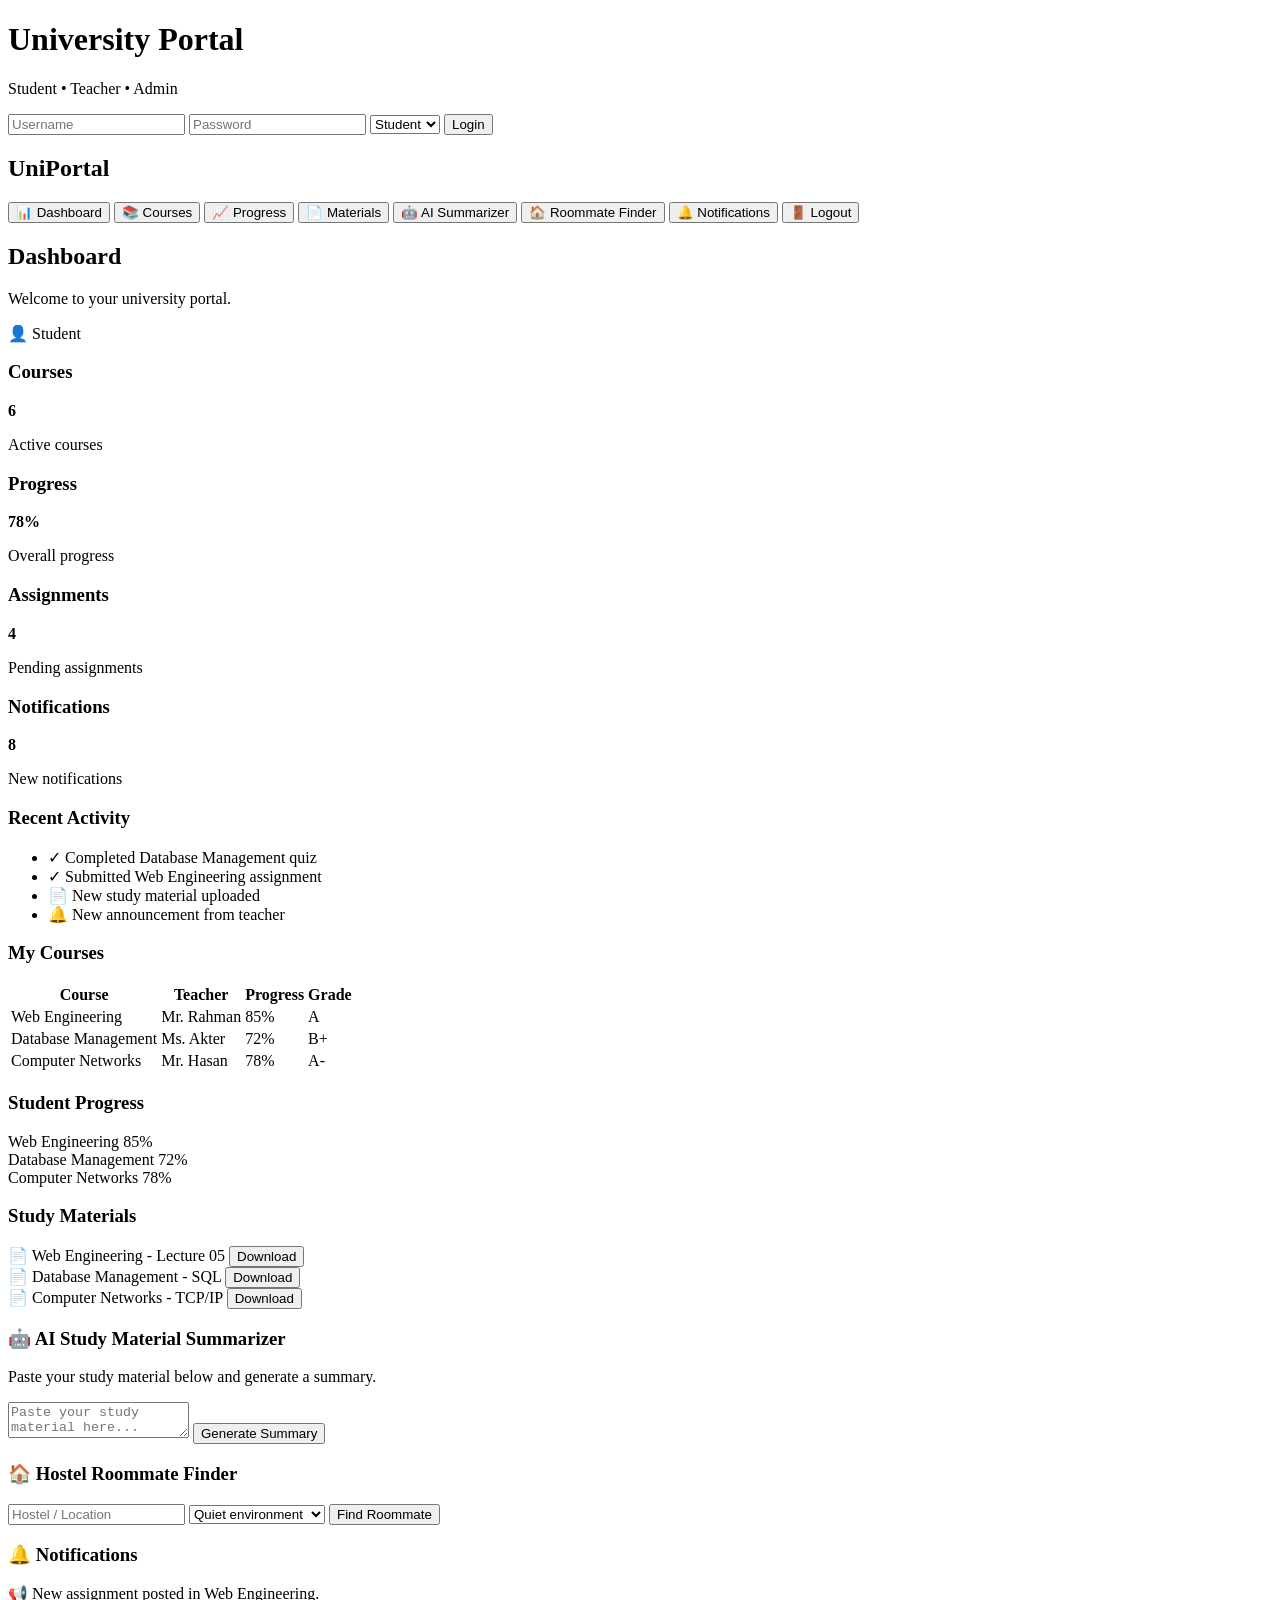
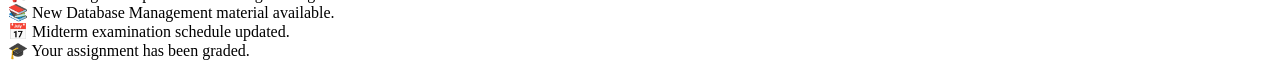
==== frontend/index.html @ a357bef2 "refactor: migrate project structure to frontend directory and reorganize codebase" ====
<!DOCTYPE html>
<html lang="en">
<head>
    <meta charset="UTF-8">
    <meta name="viewport" content="width=device-width, initial-scale=1.0">

    <title>University Learning Portal</title>

    <link rel="stylesheet" href="style.css">
</head>

<body>

<!-- LOGIN PAGE -->
<div id="loginPage" class="login-page">

    <div class="login-box">

        <h1>University Portal</h1>
        <p>Student • Teacher • Admin</p>

        <input
            type="text"
            id="username"
            placeholder="Username"
        >

        <input
            type="password"
            id="password"
            placeholder="Password"
        >

        <select id="role">
            <option value="student">Student</option>
            <option value="teacher">Teacher</option>
            <option value="admin">Admin</option>
        </select>

        <button onclick="login()">Login</button>

        <p id="loginMessage"></p>

    </div>

</div>


<!-- MAIN APPLICATION -->
<div id="app" class="app hidden">

    <!-- SIDEBAR -->
    <aside class="sidebar">

        <h2>UniPortal</h2>

        <button onclick="showPage('dashboard')">
            📊 Dashboard
        </button>

        <button onclick="showPage('courses')">
            📚 Courses
        </button>

        <button onclick="showPage('progress')">
            📈 Progress
        </button>

        <button onclick="showPage('materials')">
            📄 Materials
        </button>

        <button onclick="showPage('ai')">
            🤖 AI Summarizer
        </button>

        <button onclick="showPage('roommate')">
            🏠 Roommate Finder
        </button>

        <button onclick="showPage('notifications')">
            🔔 Notifications
        </button>

        <button onclick="logout()" class="logout">
            🚪 Logout
        </button>

    </aside>


    <!-- CONTENT -->
    <main class="content">

        <!-- HEADER -->
        <header>

            <div>
                <h2 id="pageTitle">Dashboard</h2>
                <p id="welcomeText">
                    Welcome to your university portal.
                </p>
            </div>

            <div class="profile">
                👤 <span id="userRole">Student</span>
            </div>

        </header>


        <!-- DASHBOARD -->
        <section id="dashboard" class="page">

            <div class="cards">

                <div class="card">
                    <h3>Courses</h3>
                    <strong>6</strong>
                    <p>Active courses</p>
                </div>

                <div class="card">
                    <h3>Progress</h3>
                    <strong>78%</strong>
                    <p>Overall progress</p>
                </div>

                <div class="card">
                    <h3>Assignments</h3>
                    <strong>4</strong>
                    <p>Pending assignments</p>
                </div>

                <div class="card">
                    <h3>Notifications</h3>
                    <strong>8</strong>
                    <p>New notifications</p>
                </div>

            </div>


            <div class="panel">

                <h3>Recent Activity</h3>

                <ul>
                    <li>✓ Completed Database Management quiz</li>
                    <li>✓ Submitted Web Engineering assignment</li>
                    <li>📄 New study material uploaded</li>
                    <li>🔔 New announcement from teacher</li>
                </ul>

            </div>

        </section>


        <!-- COURSES -->
        <section id="courses" class="page hidden">

            <div class="panel">

                <h3>My Courses</h3>

                <table>

                    <thead>
                        <tr>
                            <th>Course</th>
                            <th>Teacher</th>
                            <th>Progress</th>
                            <th>Grade</th>
                        </tr>
                    </thead>

                    <tbody>

                        <tr>
                            <td>Web Engineering</td>
                            <td>Mr. Rahman</td>
                            <td>85%</td>
                            <td>A</td>
                        </tr>

                        <tr>
                            <td>Database Management</td>
                            <td>Ms. Akter</td>
                            <td>72%</td>
                            <td>B+</td>
                        </tr>

                        <tr>
                            <td>Computer Networks</td>
                            <td>Mr. Hasan</td>
                            <td>78%</td>
                            <td>A-</td>
                        </tr>

                    </tbody>

                </table>

            </div>

        </section>


        <!-- PROGRESS -->
        <section id="progress" class="page hidden">

            <div class="panel">

                <h3>Student Progress</h3>

                <div class="progress-item">

                    <div class="progress-header">
                        <span>Web Engineering</span>
                        <span>85%</span>
                    </div>

                    <div class="progress-bar">
                        <div style="width:85%"></div>
                    </div>

                </div>


                <div class="progress-item">

                    <div class="progress-header">
                        <span>Database Management</span>
                        <span>72%</span>
                    </div>

                    <div class="progress-bar">
                        <div style="width:72%"></div>
                    </div>

                </div>


                <div class="progress-item">

                    <div class="progress-header">
                        <span>Computer Networks</span>
                        <span>78%</span>
                    </div>

                    <div class="progress-bar">
                        <div style="width:78%"></div>
                    </div>

                </div>

            </div>

        </section>


        <!-- MATERIALS -->
        <section id="materials" class="page hidden">

            <div class="panel">

                <h3>Study Materials</h3>

                <div class="material">
                    📄 Web Engineering - Lecture 05
                    <button>Download</button>
                </div>

                <div class="material">
                    📄 Database Management - SQL
                    <button>Download</button>
                </div>

                <div class="material">
                    📄 Computer Networks - TCP/IP
                    <button>Download</button>
                </div>

            </div>

        </section>


        <!-- AI SUMMARIZER -->
        <section id="ai" class="page hidden">

            <div class="panel">

                <h3>🤖 AI Study Material Summarizer</h3>

                <p>
                    Paste your study material below and generate a summary.
                </p>

                <textarea
                    id="studyText"
                    placeholder="Paste your study material here..."
                ></textarea>

                <button onclick="summarize()">
                    Generate Summary
                </button>

                <div id="summary" class="summary"></div>

            </div>

        </section>


        <!-- ROOMMATE FINDER -->
        <section id="roommate" class="page hidden">

            <div class="panel">

                <h3>🏠 Hostel Roommate Finder</h3>

                <input
                    id="location"
                    placeholder="Hostel / Location"
                >

                <select id="studyPreference">

                    <option>Quiet environment</option>
                    <option>Social environment</option>
                    <option>Balanced</option>

                </select>

                <button onclick="findRoommate()">
                    Find Roommate
                </button>

                <div id="roommateResult"></div>

            </div>

        </section>


        <!-- NOTIFICATIONS -->
        <section id="notifications" class="page hidden">

            <div class="panel">

                <h3>🔔 Notifications</h3>

                <div class="notification">
                    📢 New assignment posted in Web Engineering.
                </div>

                <div class="notification">
                    📚 New Database Management material available.
                </div>

                <div class="notification">
                    📅 Midterm examination schedule updated.
                </div>

                <div class="notification">
                    🎓 Your assignment has been graded.
                </div>

            </div>

        </section>

    </main>

</div>


<script src="script.js"></script>

</body>
</html>
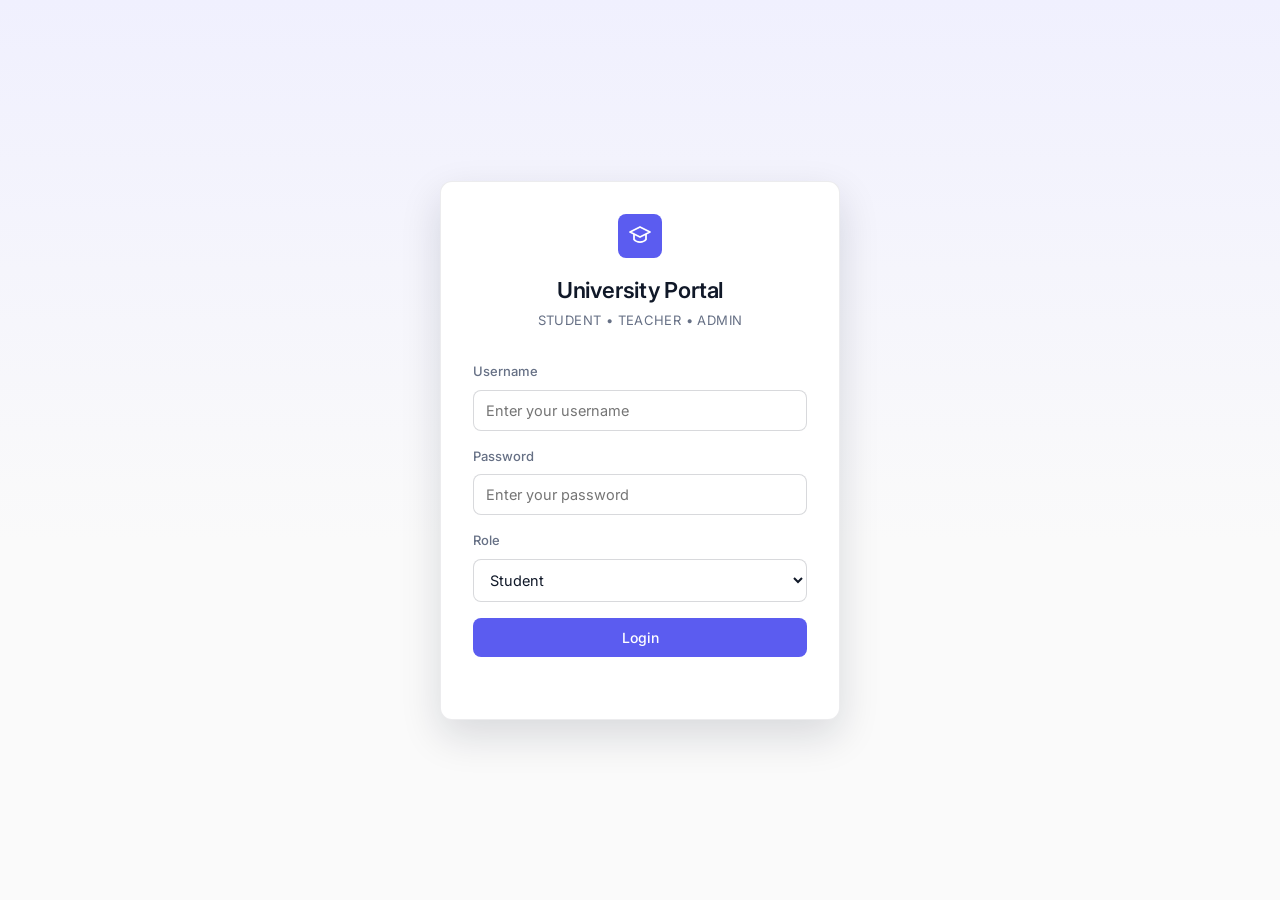
==== commit 9e129f9b: "Add GitHub Pages deployment via GitHub Actions Publishes frontend/ as the Pages site (static, no bui" ====
--- a/frontend/index.html
+++ b/frontend/index.html
@@ -2,382 +2,11 @@
 <html lang="en">
 <head>
     <meta charset="UTF-8">
-    <meta name="viewport" content="width=device-width, initial-scale=1.0">
-
+    <meta http-equiv="refresh" content="0; url=pages/index.html">
     <title>University Learning Portal</title>
-
-    <link rel="stylesheet" href="style.css">
 </head>
-
 <body>
-
-<!-- LOGIN PAGE -->
-<div id="loginPage" class="login-page">
-
-    <div class="login-box">
-
-        <h1>University Portal</h1>
-        <p>Student • Teacher • Admin</p>
-
-        <input
-            type="text"
-            id="username"
-            placeholder="Username"
-        >
-
-        <input
-            type="password"
-            id="password"
-            placeholder="Password"
-        >
-
-        <select id="role">
-            <option value="student">Student</option>
-            <option value="teacher">Teacher</option>
-            <option value="admin">Admin</option>
-        </select>
-
-        <button onclick="login()">Login</button>
-
-        <p id="loginMessage"></p>
-
-    </div>
-
-</div>
-
-
-<!-- MAIN APPLICATION -->
-<div id="app" class="app hidden">
-
-    <!-- SIDEBAR -->
-    <aside class="sidebar">
-
-        <h2>UniPortal</h2>
-
-        <button onclick="showPage('dashboard')">
-            📊 Dashboard
-        </button>
-
-        <button onclick="showPage('courses')">
-            📚 Courses
-        </button>
-
-        <button onclick="showPage('progress')">
-            📈 Progress
-        </button>
-
-        <button onclick="showPage('materials')">
-            📄 Materials
-        </button>
-
-        <button onclick="showPage('ai')">
-            🤖 AI Summarizer
-        </button>
-
-        <button onclick="showPage('roommate')">
-            🏠 Roommate Finder
-        </button>
-
-        <button onclick="showPage('notifications')">
-            🔔 Notifications
-        </button>
-
-        <button onclick="logout()" class="logout">
-            🚪 Logout
-        </button>
-
-    </aside>
-
-
-    <!-- CONTENT -->
-    <main class="content">
-
-        <!-- HEADER -->
-        <header>
-
-            <div>
-                <h2 id="pageTitle">Dashboard</h2>
-                <p id="welcomeText">
-                    Welcome to your university portal.
-                </p>
-            </div>
-
-            <div class="profile">
-                👤 <span id="userRole">Student</span>
-            </div>
-
-        </header>
-
-
-        <!-- DASHBOARD -->
-        <section id="dashboard" class="page">
-
-            <div class="cards">
-
-                <div class="card">
-                    <h3>Courses</h3>
-                    <strong>6</strong>
-                    <p>Active courses</p>
-                </div>
-
-                <div class="card">
-                    <h3>Progress</h3>
-                    <strong>78%</strong>
-                    <p>Overall progress</p>
-                </div>
-
-                <div class="card">
-                    <h3>Assignments</h3>
-                    <strong>4</strong>
-                    <p>Pending assignments</p>
-                </div>
-
-                <div class="card">
-                    <h3>Notifications</h3>
-                    <strong>8</strong>
-                    <p>New notifications</p>
-                </div>
-
-            </div>
-
-
-            <div class="panel">
-
-                <h3>Recent Activity</h3>
-
-                <ul>
-                    <li>✓ Completed Database Management quiz</li>
-                    <li>✓ Submitted Web Engineering assignment</li>
-                    <li>📄 New study material uploaded</li>
-                    <li>🔔 New announcement from teacher</li>
-                </ul>
-
-            </div>
-
-        </section>
-
-
-        <!-- COURSES -->
-        <section id="courses" class="page hidden">
-
-            <div class="panel">
-
-                <h3>My Courses</h3>
-
-                <table>
-
-                    <thead>
-                        <tr>
-                            <th>Course</th>
-                            <th>Teacher</th>
-                            <th>Progress</th>
-                            <th>Grade</th>
-                        </tr>
-                    </thead>
-
-                    <tbody>
-
-                        <tr>
-                            <td>Web Engineering</td>
-                            <td>Mr. Rahman</td>
-                            <td>85%</td>
-                            <td>A</td>
-                        </tr>
-
-                        <tr>
-                            <td>Database Management</td>
-                            <td>Ms. Akter</td>
-                            <td>72%</td>
-                            <td>B+</td>
-                        </tr>
-
-                        <tr>
-                            <td>Computer Networks</td>
-                            <td>Mr. Hasan</td>
-                            <td>78%</td>
-                            <td>A-</td>
-                        </tr>
-
-                    </tbody>
-
-                </table>
-
-            </div>
-
-        </section>
-
-
-        <!-- PROGRESS -->
-        <section id="progress" class="page hidden">
-
-            <div class="panel">
-
-                <h3>Student Progress</h3>
-
-                <div class="progress-item">
-
-                    <div class="progress-header">
-                        <span>Web Engineering</span>
-                        <span>85%</span>
-                    </div>
-
-                    <div class="progress-bar">
-                        <div style="width:85%"></div>
-                    </div>
-
-                </div>
-
-
-                <div class="progress-item">
-
-                    <div class="progress-header">
-                        <span>Database Management</span>
-                        <span>72%</span>
-                    </div>
-
-                    <div class="progress-bar">
-                        <div style="width:72%"></div>
-                    </div>
-
-                </div>
-
-
-                <div class="progress-item">
-
-                    <div class="progress-header">
-                        <span>Computer Networks</span>
-                        <span>78%</span>
-                    </div>
-
-                    <div class="progress-bar">
-                        <div style="width:78%"></div>
-                    </div>
-
-                </div>
-
-            </div>
-
-        </section>
-
-
-        <!-- MATERIALS -->
-        <section id="materials" class="page hidden">
-
-            <div class="panel">
-
-                <h3>Study Materials</h3>
-
-                <div class="material">
-                    📄 Web Engineering - Lecture 05
-                    <button>Download</button>
-                </div>
-
-                <div class="material">
-                    📄 Database Management - SQL
-                    <button>Download</button>
-                </div>
-
-                <div class="material">
-                    📄 Computer Networks - TCP/IP
-                    <button>Download</button>
-                </div>
-
-            </div>
-
-        </section>
-
-
-        <!-- AI SUMMARIZER -->
-        <section id="ai" class="page hidden">
-
-            <div class="panel">
-
-                <h3>🤖 AI Study Material Summarizer</h3>
-
-                <p>
-                    Paste your study material below and generate a summary.
-                </p>
-
-                <textarea
-                    id="studyText"
-                    placeholder="Paste your study material here..."
-                ></textarea>
-
-                <button onclick="summarize()">
-                    Generate Summary
-                </button>
-
-                <div id="summary" class="summary"></div>
-
-            </div>
-
-        </section>
-
-
-        <!-- ROOMMATE FINDER -->
-        <section id="roommate" class="page hidden">
-
-            <div class="panel">
-
-                <h3>🏠 Hostel Roommate Finder</h3>
-
-                <input
-                    id="location"
-                    placeholder="Hostel / Location"
-                >
-
-                <select id="studyPreference">
-
-                    <option>Quiet environment</option>
-                    <option>Social environment</option>
-                    <option>Balanced</option>
-
-                </select>
-
-                <button onclick="findRoommate()">
-                    Find Roommate
-                </button>
-
-                <div id="roommateResult"></div>
-
-            </div>
-
-        </section>
-
-
-        <!-- NOTIFICATIONS -->
-        <section id="notifications" class="page hidden">
-
-            <div class="panel">
-
-                <h3>🔔 Notifications</h3>
-
-                <div class="notification">
-                    📢 New assignment posted in Web Engineering.
-                </div>
-
-                <div class="notification">
-                    📚 New Database Management material available.
-                </div>
-
-                <div class="notification">
-                    📅 Midterm examination schedule updated.
-                </div>
-
-                <div class="notification">
-                    🎓 Your assignment has been graded.
-                </div>
-
-            </div>
-
-        </section>
-
-    </main>
-
-</div>
-
-
-<script src="script.js"></script>
-
+    <p>Redirecting to the <a href="pages/index.html">login page</a>...</p>
+    <script>location.replace("pages/index.html");</script>
 </body>
-</html>+</html>
